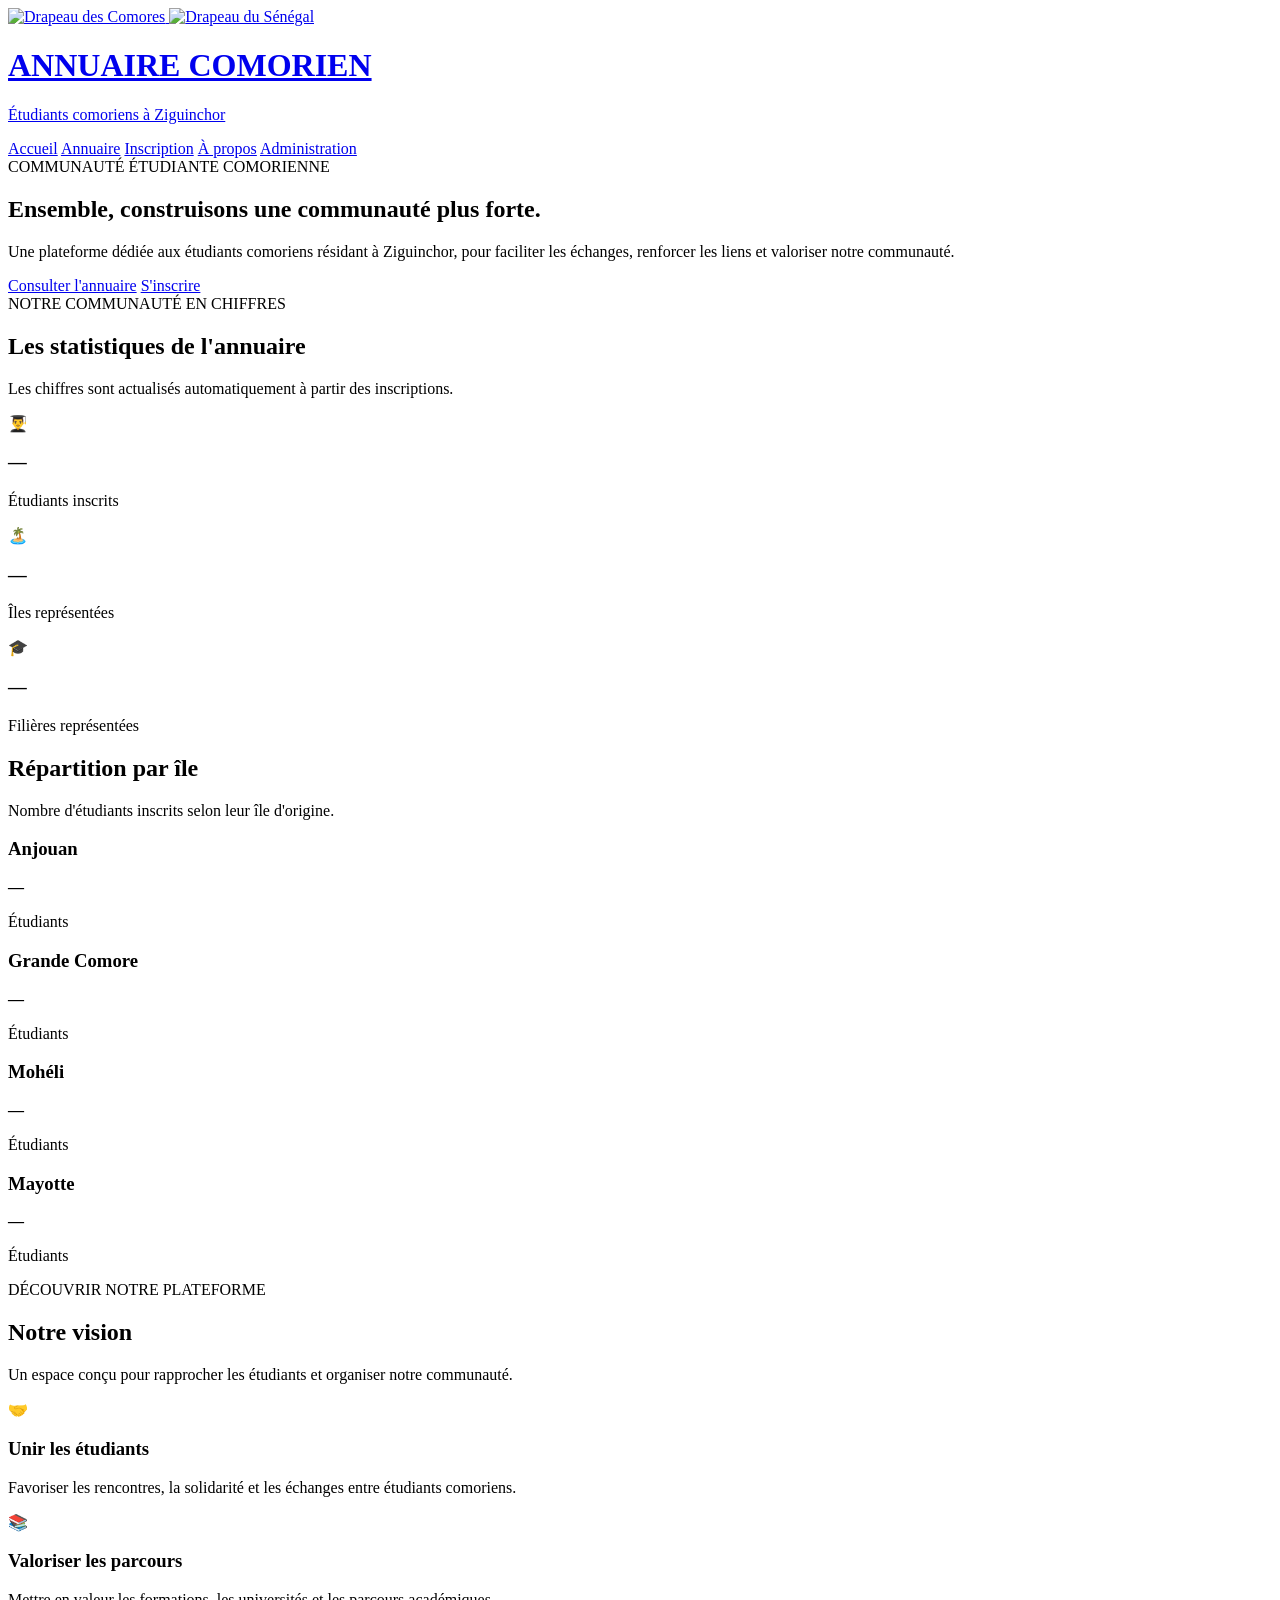
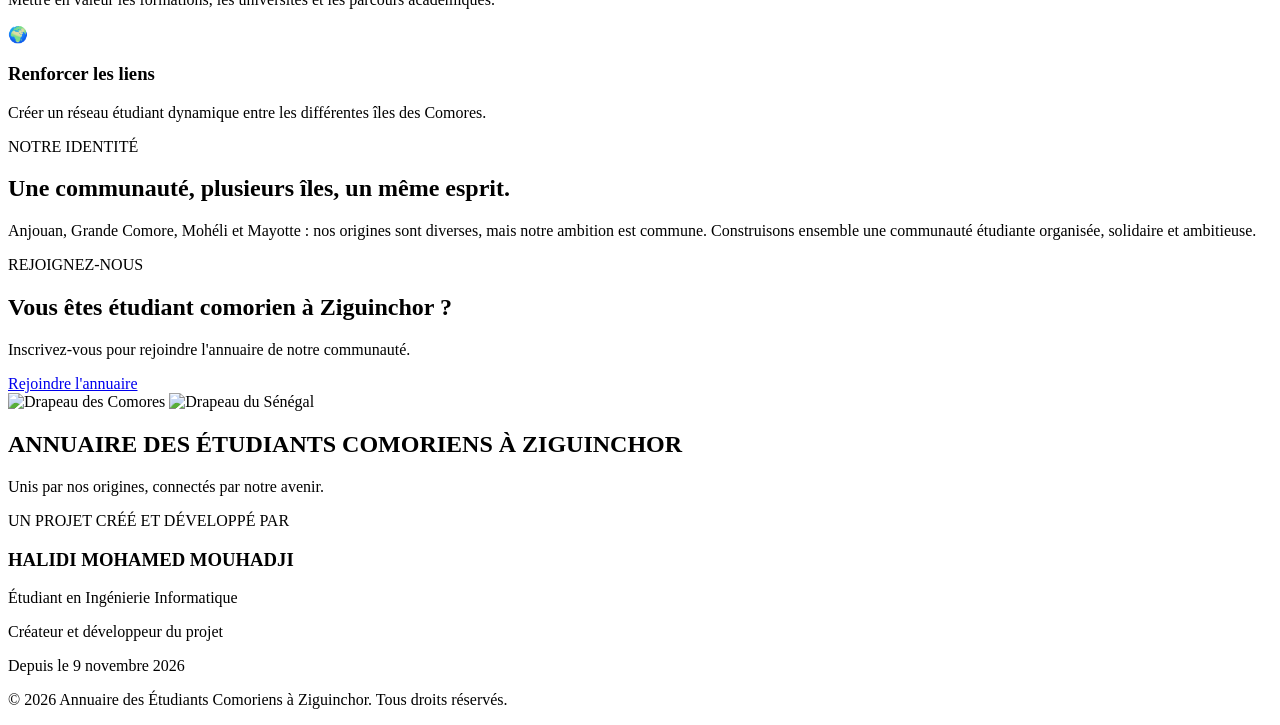
==== index.html @ bf232bab "Add files via upload" ====
<!DOCTYPE html>
<html lang="fr">
<head>
    <meta charset="UTF-8">
    <meta name="viewport" content="width=device-width, initial-scale=1.0">
    <meta name="theme-color" content="#10243a">
    <meta name="description" content="Annuaire des étudiants comoriens résidant à Ziguinchor, en Casamance.">
    <title>Accueil | Annuaire Comorien</title>
    <link rel="stylesheet" href="css/style.css">
</head>

<body>

<header class="site-header">
    <div class="header-content">
        <a href="index.html" class="brand">
            <div class="brand-flags">
                <img src="https://flagcdn.com/km.svg" alt="Drapeau des Comores">
                <img src="https://flagcdn.com/sn.svg" alt="Drapeau du Sénégal">
            </div>
            <div>
                <h1>ANNUAIRE COMORIEN</h1>
                <p>Étudiants comoriens à Ziguinchor</p>
            </div>
        </a>

        <nav class="main-nav">
            <a href="index.html" class="active">Accueil</a>
            <a href="annuaire.html">Annuaire</a>
            <a href="inscription.html">Inscription</a>
            <a href="apropos.html">À propos</a>
            <a href="login.html">Administration</a>
        </nav>
    </div>
</header>

<main>

    <section class="hero">
        <div class="hero-content">
            <span class="hero-label">COMMUNAUTÉ ÉTUDIANTE COMORIENNE</span>
            <h2>Ensemble, construisons une communauté plus forte.</h2>
            <p>
                Une plateforme dédiée aux étudiants comoriens résidant
                à Ziguinchor, pour faciliter les échanges, renforcer
                les liens et valoriser notre communauté.
            </p>

            <div class="hero-buttons">
                <a href="annuaire.html" class="btn-primary">Consulter l'annuaire</a>
                <a href="inscription.html" class="btn-secondary">S'inscrire</a>
            </div>
        </div>
    </section>

    <section class="stats-section">
        <div class="section-heading">
            <span class="section-label">NOTRE COMMUNAUTÉ EN CHIFFRES</span>
            <h2>Les statistiques de l'annuaire</h2>
            <p>Les chiffres sont actualisés automatiquement à partir des inscriptions.</p>
        </div>

        <div class="stats-grid">

            <article class="stat-card">
                <span class="stat-icon">👨‍🎓</span>
                <h3 id="totalEtudiants">—</h3>
                <p>Étudiants inscrits</p>
            </article>

            <article class="stat-card">
                <span class="stat-icon">🏝️</span>
                <h3 id="totalIles">—</h3>
                <p>Îles représentées</p>
            </article>

            <article class="stat-card">
                <span class="stat-icon">🎓</span>
                <h3 id="totalFilieres">—</h3>
                <p>Filières représentées</p>
            </article>

        </div>

        <div class="section-heading island-heading">
            <h2>Répartition par île</h2>
            <p>Nombre d'étudiants inscrits selon leur île d'origine.</p>
        </div>

        <div class="island-stats-grid">
            <article class="island-card">
                <h3>Anjouan</h3>
                <strong id="countAnjouan">—</strong>
                <p>Étudiants</p>
            </article>

            <article class="island-card">
                <h3>Grande Comore</h3>
                <strong id="countGrandeComore">—</strong>
                <p>Étudiants</p>
            </article>

            <article class="island-card">
                <h3>Mohéli</h3>
                <strong id="countMoheli">—</strong>
                <p>Étudiants</p>
            </article>

            <article class="island-card">
                <h3>Mayotte</h3>
                <strong id="countMayotte">—</strong>
                <p>Étudiants</p>
            </article>
        </div>

        <p id="statsMessage" class="stats-message" aria-live="polite"></p>
    </section>

    <section class="intro-section">
        <div class="section-heading">
            <span class="section-label">DÉCOUVRIR NOTRE PLATEFORME</span>
            <h2>Notre vision</h2>
            <p>Un espace conçu pour rapprocher les étudiants et organiser notre communauté.</p>
        </div>

        <div class="feature-grid">
            <article class="feature-card">
                <span class="feature-icon">🤝</span>
                <h3>Unir les étudiants</h3>
                <p>Favoriser les rencontres, la solidarité et les échanges entre étudiants comoriens.</p>
            </article>

            <article class="feature-card">
                <span class="feature-icon">📚</span>
                <h3>Valoriser les parcours</h3>
                <p>Mettre en valeur les formations, les universités et les parcours académiques.</p>
            </article>

            <article class="feature-card">
                <span class="feature-icon">🌍</span>
                <h3>Renforcer les liens</h3>
                <p>Créer un réseau étudiant dynamique entre les différentes îles des Comores.</p>
            </article>
        </div>
    </section>

    <section class="community-section">
        <div class="community-content">
            <span class="section-label">NOTRE IDENTITÉ</span>
            <h2>Une communauté, plusieurs îles, un même esprit.</h2>
            <p>
                Anjouan, Grande Comore, Mohéli et Mayotte :
                nos origines sont diverses, mais notre ambition
                est commune. Construisons ensemble une communauté
                étudiante organisée, solidaire et ambitieuse.
            </p>
        </div>
    </section>

    <section class="join-section">
        <div>
            <span class="section-label">REJOIGNEZ-NOUS</span>
            <h2>Vous êtes étudiant comorien à Ziguinchor ?</h2>
            <p>Inscrivez-vous pour rejoindre l'annuaire de notre communauté.</p>
            <a href="inscription.html" class="btn-primary">Rejoindre l'annuaire</a>
        </div>
    </section>

</main>

<footer class="site-footer">
    <div class="container">

        <div class="footer-main">

            <div class="footer-flags">
                <img src="https://flagcdn.com/km.svg"
                     class="country-flag"
                     alt="Drapeau des Comores">

                <img src="https://flagcdn.com/sn.svg"
                     class="country-flag"
                     alt="Drapeau du Sénégal">
            </div>

            <h2 class="footer-title">
                ANNUAIRE DES ÉTUDIANTS COMORIENS À ZIGUINCHOR
            </h2>

            <p class="footer-description">
                Unis par nos origines, connectés par notre avenir.
            </p>

            <div class="creator-section">
                <span class="created-label">
                    UN PROJET CRÉÉ ET DÉVELOPPÉ PAR
                </span>

                <h3 class="creator-name">
                    HALIDI MOHAMED MOUHADJI
                </h3>

                <p>Étudiant en Ingénierie Informatique</p>
                <p>Créateur et développeur du projet</p>
                <p class="project-date">Depuis le 9 novembre 2026</p>
            </div>

        </div>

        <div class="footer-bottom">
            <p>
                © 2026 Annuaire des Étudiants Comoriens à Ziguinchor.
                Tous droits réservés.
            </p>
        </div>

    </div>
</footer>

<script src="https://cdn.jsdelivr.net/npm/@supabase/supabase-js@2"></script>

<script>
    const SUPABASE_URL = "https://cxniuhfgcggqwpmduwrx.supabase.co";
    const SUPABASE_KEY = "sb_publishable_bHIo5bXlNrwVwDOd8q2_-A_cjHG6KRU";

    const supabaseClient = window.supabase.createClient(
        SUPABASE_URL,
        SUPABASE_KEY
    );

    async function chargerStatistiques() {
        const message = document.getElementById("statsMessage");

        const ids = [
            "totalEtudiants",
            "totalIles",
            "totalFilieres",
            "countAnjouan",
            "countGrandeComore",
            "countMoheli",
            "countMayotte"
        ];

        ids.forEach(id => {
            document.getElementById(id).textContent = "…";
        });

        try {
            const { data, error } = await supabaseClient
                .from("annuaire_public")
                .select("ile, filiere");

            if (error) throw error;

            const etudiants = data || [];

            const iles = new Set(
                etudiants.map(e => e.ile).filter(Boolean)
            );

            const filieres = new Set(
                etudiants.map(e => e.filiere).filter(Boolean)
            );

            const compterIle = nom =>
                etudiants.filter(e => e.ile === nom).length;

            document.getElementById("totalEtudiants").textContent =
                etudiants.length;

            document.getElementById("totalIles").textContent =
                iles.size;

            document.getElementById("totalFilieres").textContent =
                filieres.size;

            document.getElementById("countAnjouan").textContent =
                compterIle("Anjouan");

            document.getElementById("countGrandeComore").textContent =
                compterIle("Grande Comore");

            document.getElementById("countMoheli").textContent =
                compterIle("Mohéli");

            document.getElementById("countMayotte").textContent =
                compterIle("Mayotte");

            message.textContent = "";

        } catch (error) {
            console.error("Erreur statistiques :", error);

            ids.forEach(id => {
                document.getElementById(id).textContent = "—";
            });

            message.textContent =
                "Impossible de charger les statistiques pour le moment.";
        }
    }

    chargerStatistiques();
</script>

</body>
</html>
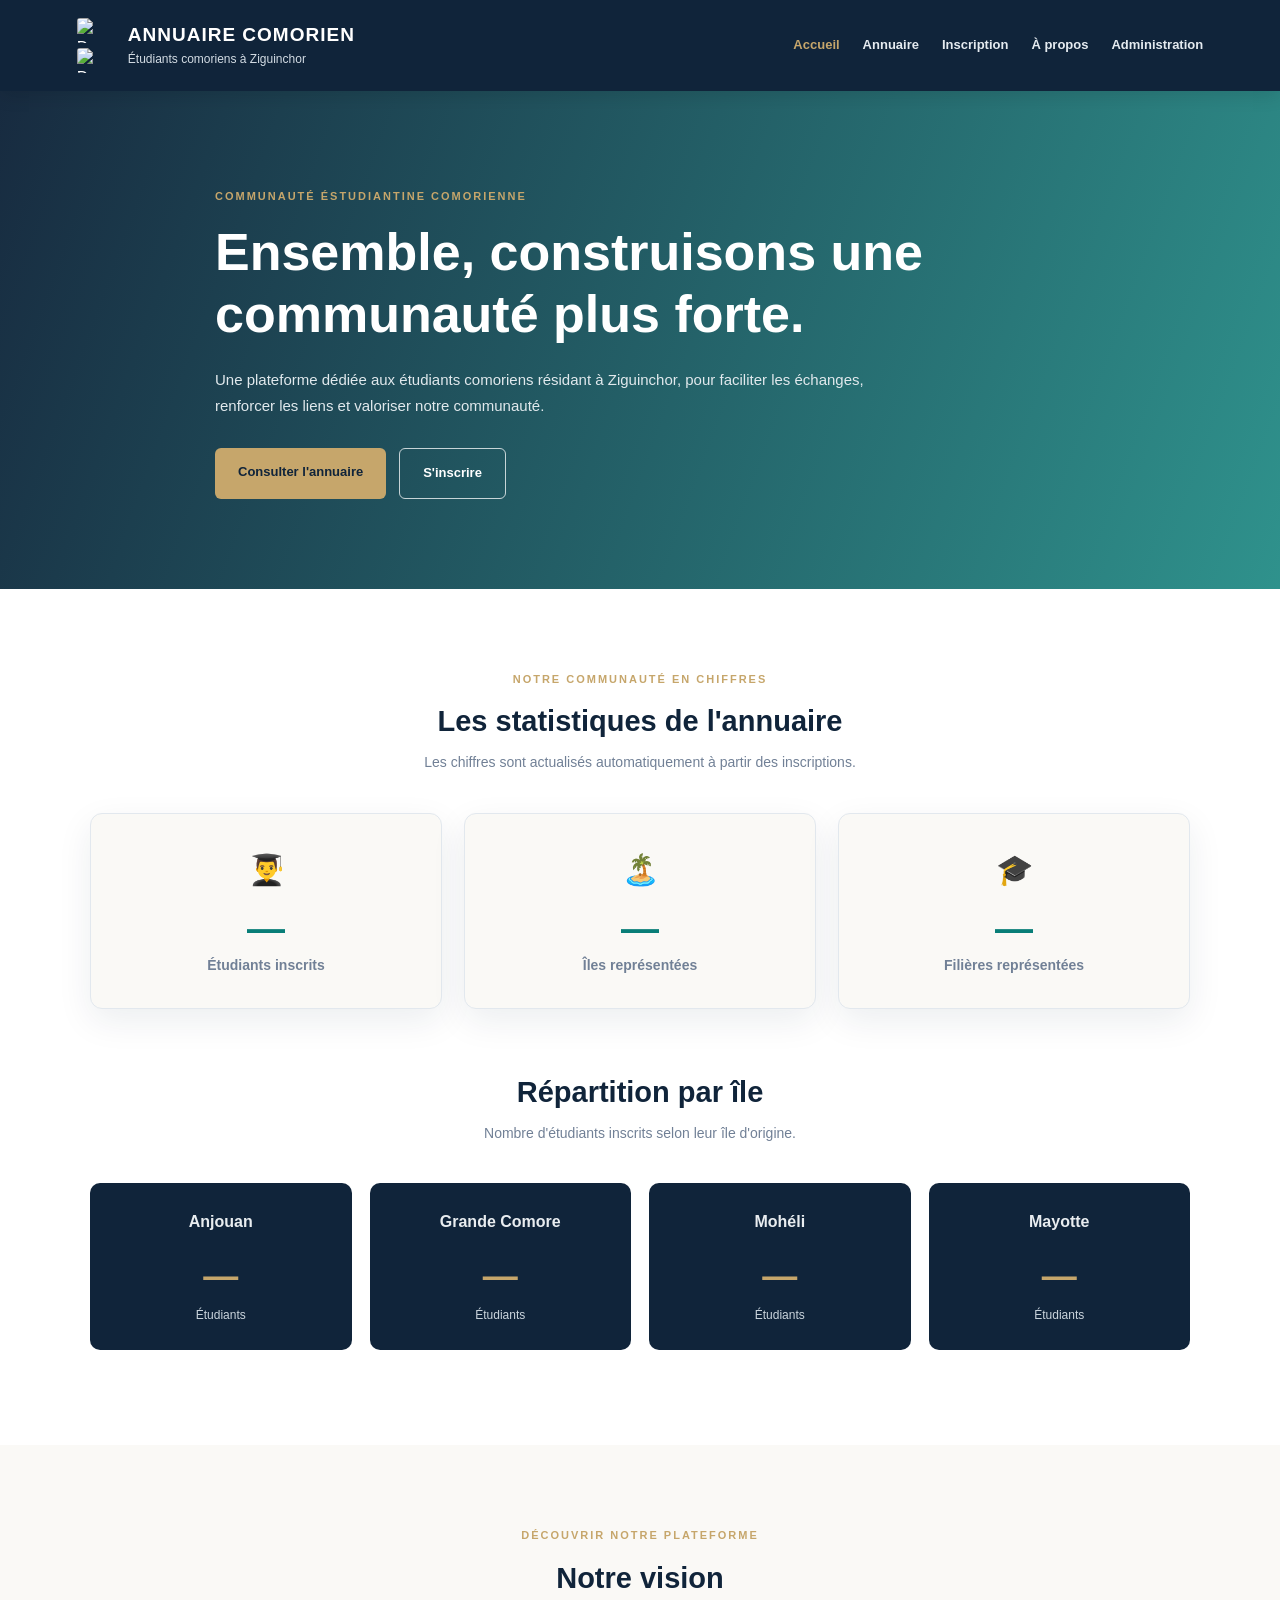
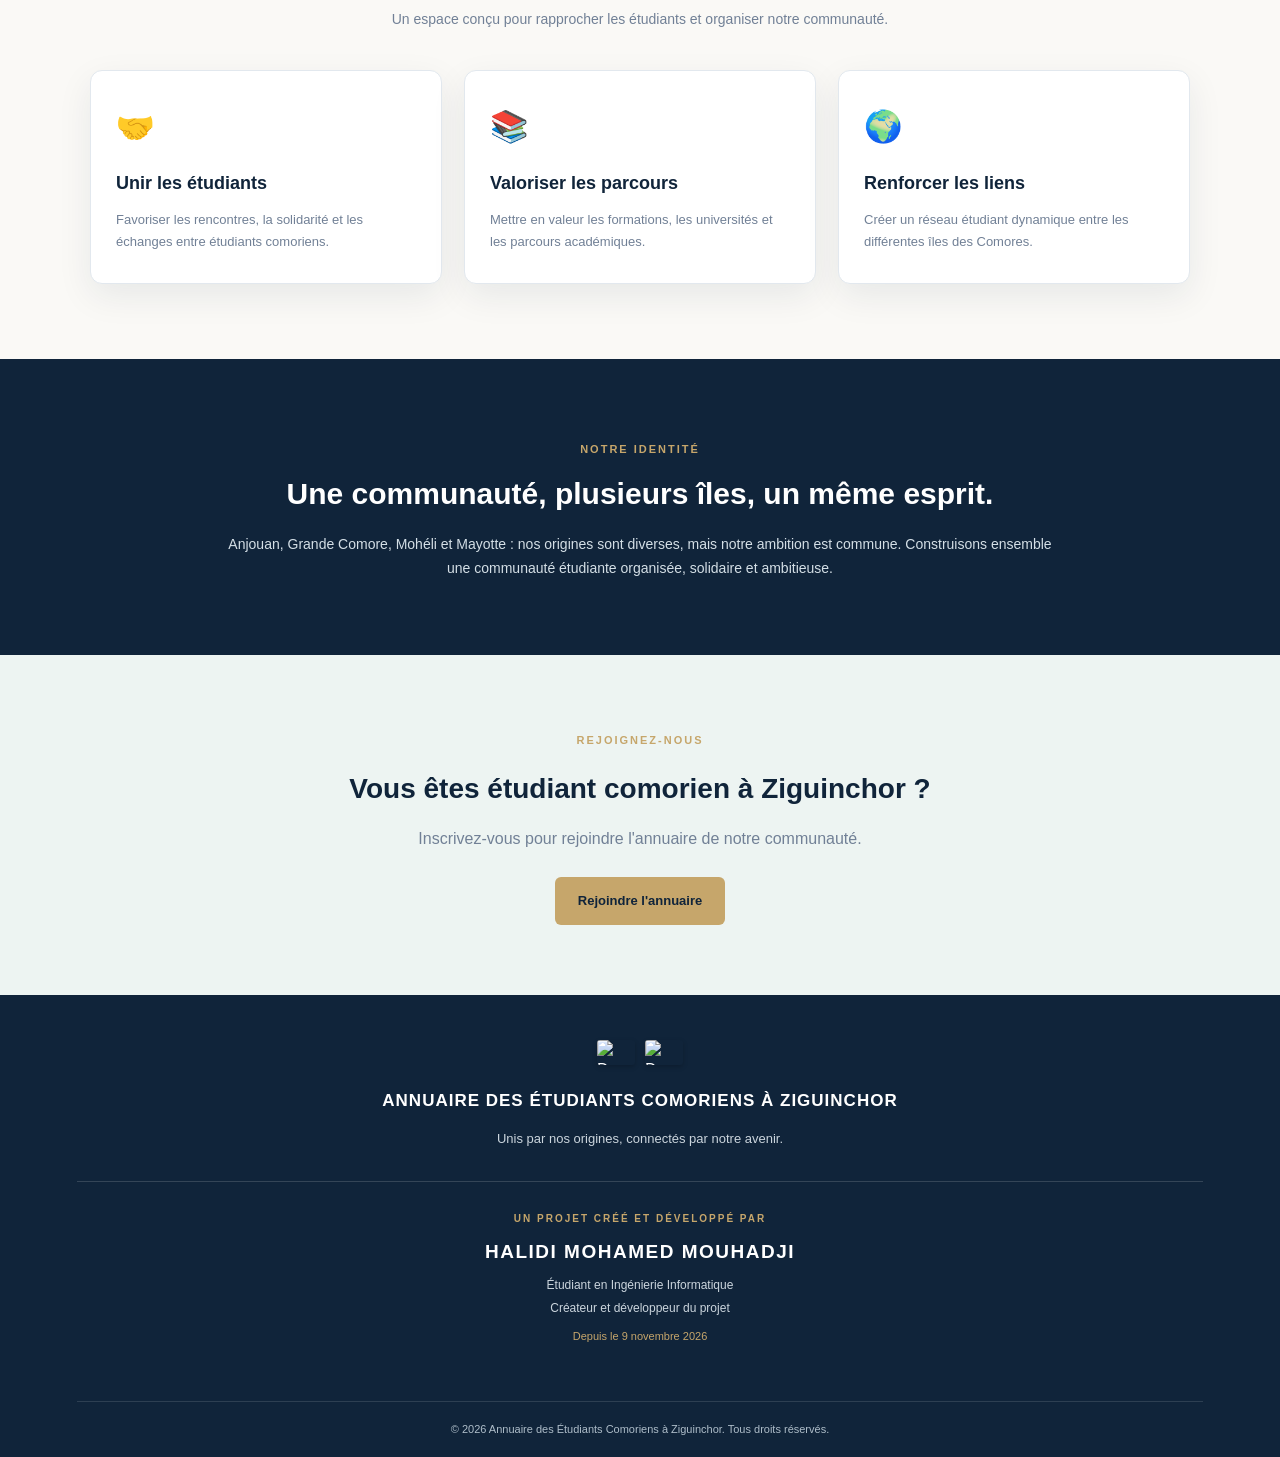
==== commit a36ed57e: "Fix HTML encoding issues in index.html" ====
--- a/index.html
+++ b/index.html
@@ -38,7 +38,7 @@
 
     <section class="hero">
         <div class="hero-content">
-            <span class="hero-label">COMMUNAUTÉ ÉTUDIANTE COMORIENNE</span>
+            <span class="hero-label">COMMUNAUTÉ ÉSTUDIANTINE COMORIENNE</span>
             <h2>Ensemble, construisons une communauté plus forte.</h2>
             <p>
                 Une plateforme dédiée aux étudiants comoriens résidant
@@ -304,4 +304,4 @@
 </script>
 
 </body>
-</html>+</html>
--- a/css/style.css
+++ b/css/style.css
@@ -0,0 +1,807 @@
+/* =====================================
+   ANNUAIRE COMORIEN - STYLE PRINCIPAL
+   ===================================== */
+
+:root {
+    --navy: #10243a;
+    --navy-light: #183751;
+    --petrol: #087e78;
+    --gold: #c6a66b;
+    --white: #ffffff;
+    --ivory: #faf9f6;
+    --light: #f1f4f6;
+    --text: #263746;
+    --muted: #718096;
+    --border: #e2e8ee;
+    --shadow: 0 12px 35px rgba(16, 36, 58, 0.08);
+}
+
+* {
+    margin: 0;
+    padding: 0;
+    box-sizing: border-box;
+}
+
+html {
+    scroll-behavior: smooth;
+}
+
+body {
+    font-family: Arial, Helvetica, sans-serif;
+    background: var(--ivory);
+    color: var(--text);
+    line-height: 1.7;
+}
+
+a {
+    text-decoration: none;
+    color: inherit;
+}
+
+img {
+    max-width: 100%;
+    display: block;
+}
+
+.container {
+    width: 100%;
+    max-width: 1250px;
+    margin: 0 auto;
+}
+
+/* =====================================
+   EN-TÊTE
+   ===================================== */
+
+.site-header {
+    width: 100%;
+    background: var(--navy);
+    color: var(--white);
+    padding: 18px 6%;
+    position: relative;
+    z-index: 10;
+    box-shadow: 0 4px 18px rgba(0, 0, 0, 0.12);
+}
+
+.header-content {
+    max-width: 1250px;
+    margin: auto;
+    display: flex;
+    align-items: center;
+    justify-content: space-between;
+    gap: 25px;
+}
+
+.brand {
+    display: flex;
+    align-items: center;
+    gap: 13px;
+    color: var(--white);
+    flex-shrink: 0;
+}
+
+.brand-symbol {
+    width: 46px;
+    height: 46px;
+    display: flex;
+    align-items: center;
+    justify-content: center;
+    background: var(--gold);
+    color: var(--navy);
+    border-radius: 10px;
+    font-size: 17px;
+    font-weight: 900;
+    letter-spacing: 1px;
+}
+
+.brand-text {
+    display: flex;
+    flex-direction: column;
+    line-height: 1.4;
+}
+
+.brand-text strong {
+    color: var(--white);
+    font-size: 15px;
+    letter-spacing: 1px;
+}
+
+.brand-text span {
+    color: #d3dce4;
+    font-size: 11px;
+}
+
+.brand-flags {
+    display: flex;
+    flex-direction: column;
+    gap: 5px;
+}
+
+.brand-flags img {
+    width: 38px;
+    height: 25px;
+    object-fit: cover;
+    border-radius: 3px;
+}
+
+.brand h1 {
+    font-size: 19px;
+    letter-spacing: 1px;
+    line-height: 1.4;
+}
+
+.brand p {
+    color: #d3dce4;
+    font-size: 12px;
+}
+
+.flags {
+    display: flex;
+    align-items: center;
+    gap: 8px;
+    flex-shrink: 0;
+}
+
+.country-flag {
+    width: 34px;
+    height: 23px;
+    object-fit: cover;
+    border-radius: 3px;
+    box-shadow: 0 2px 5px rgba(0,0,0,.2);
+}
+
+.main-nav {
+    display: flex;
+    align-items: center;
+    justify-content: center;
+    flex-wrap: wrap;
+    gap: 23px;
+}
+
+.main-nav a {
+    color: #e5ebf0;
+    font-size: 13px;
+    font-weight: 600;
+    transition: 0.3s;
+}
+
+.main-nav a:hover,
+.main-nav a.active {
+    color: var(--gold);
+}
+
+/* =====================================
+   BOUTONS
+   ===================================== */
+
+.btn-primary,
+.btn-secondary {
+    display: inline-block;
+    padding: 13px 23px;
+    border-radius: 6px;
+    font-size: 13px;
+    font-weight: 700;
+    transition: 0.3s;
+    text-align: center;
+}
+
+.btn-primary {
+    background: var(--gold);
+    color: var(--navy);
+}
+
+.btn-primary:hover {
+    background: #d9bd88;
+    transform: translateY(-2px);
+}
+
+.btn-secondary {
+    border: 1px solid rgba(255,255,255,0.75);
+    color: var(--white);
+}
+
+.btn-secondary:hover {
+    background: var(--white);
+    color: var(--navy);
+}
+
+/* =====================================
+   ACCUEIL - HERO
+   ===================================== */
+
+.hero {
+    min-height: 490px;
+    padding: 90px 7%;
+    display: flex;
+    align-items: center;
+    background:
+        linear-gradient(110deg, rgba(16,36,58,0.97), rgba(8,126,120,0.84));
+    color: var(--white);
+}
+
+.hero-content {
+    max-width: 850px;
+    margin: auto;
+    width: 100%;
+}
+
+.hero-label,
+.section-label {
+    display: inline-block;
+    color: var(--gold);
+    font-size: 11px;
+    font-weight: 800;
+    letter-spacing: 2px;
+    margin-bottom: 15px;
+}
+
+.hero h2 {
+    max-width: 750px;
+    font-size: clamp(32px, 5vw, 52px);
+    line-height: 1.2;
+    margin-bottom: 22px;
+}
+
+.hero-content > p {
+    max-width: 650px;
+    color: #e1e9ed;
+    font-size: 15px;
+    margin-bottom: 30px;
+}
+
+.hero-buttons {
+    display: flex;
+    flex-wrap: wrap;
+    gap: 13px;
+}
+
+/* =====================================
+   TITRES DE SECTIONS
+   ===================================== */
+
+.section-heading {
+    text-align: center;
+    max-width: 750px;
+    margin: 0 auto 38px;
+}
+
+.section-heading h2 {
+    color: var(--navy);
+    font-size: 29px;
+    line-height: 1.3;
+    margin-bottom: 10px;
+}
+
+.section-heading p {
+    color: var(--muted);
+    font-size: 14px;
+}
+
+/* =====================================
+   STATISTIQUES
+   ===================================== */
+
+.stats-section {
+    padding: 75px 6%;
+    background: var(--white);
+}
+
+.stats-grid {
+    max-width: 1100px;
+    margin: auto;
+    display: grid;
+    grid-template-columns: repeat(3, 1fr);
+    gap: 22px;
+}
+
+.stat-card {
+    padding: 30px 20px;
+    text-align: center;
+    border: 1px solid var(--border);
+    border-radius: 12px;
+    background: var(--ivory);
+    box-shadow: var(--shadow);
+    transition: 0.3s;
+}
+
+.stat-card:hover,
+.island-card:hover,
+.feature-card:hover {
+    transform: translateY(-5px);
+}
+
+.stat-icon {
+    display: block;
+    font-size: 30px;
+    margin-bottom: 10px;
+}
+
+.stat-card h3 {
+    font-size: 38px;
+    color: var(--petrol);
+    line-height: 1.3;
+}
+
+.stat-card p {
+    color: var(--muted);
+    font-size: 14px;
+    font-weight: 600;
+}
+
+.island-heading {
+    margin-top: 65px;
+}
+
+.island-stats-grid {
+    max-width: 1100px;
+    margin: auto;
+    display: grid;
+    grid-template-columns: repeat(4, 1fr);
+    gap: 18px;
+}
+
+.island-card {
+    padding: 25px 15px;
+    text-align: center;
+    background: var(--navy);
+    color: var(--white);
+    border-radius: 10px;
+    transition: 0.3s;
+}
+
+.island-card h3 {
+    font-size: 16px;
+    margin-bottom: 10px;
+    color: #e9edf0;
+}
+
+.island-card strong {
+    display: block;
+    color: var(--gold);
+    font-size: 35px;
+}
+
+.island-card p {
+    font-size: 12px;
+    color: #cbd5dd;
+}
+
+.stats-message {
+    text-align: center;
+    color: #b45309;
+    font-size: 13px;
+    margin-top: 20px;
+}
+
+/* =====================================
+   PRÉSENTATION ET CARTES
+   ===================================== */
+
+.intro-section {
+    padding: 75px 6%;
+    background: var(--ivory);
+}
+
+.feature-grid {
+    max-width: 1100px;
+    margin: auto;
+    display: grid;
+    grid-template-columns: repeat(3, 1fr);
+    gap: 22px;
+}
+
+.feature-card {
+    padding: 30px 25px;
+    background: var(--white);
+    border: 1px solid var(--border);
+    border-radius: 12px;
+    box-shadow: var(--shadow);
+    transition: 0.3s;
+}
+
+.feature-icon {
+    display: block;
+    font-size: 31px;
+    margin-bottom: 15px;
+}
+
+.feature-card h3 {
+    color: var(--navy);
+    font-size: 18px;
+    margin-bottom: 10px;
+}
+
+.feature-card p {
+    color: var(--muted);
+    font-size: 13px;
+}
+
+/* =====================================
+   COMMUNAUTÉ
+   ===================================== */
+
+.community-section {
+    padding: 75px 7%;
+    background: var(--navy);
+    color: var(--white);
+}
+
+.community-content {
+    max-width: 850px;
+    margin: auto;
+    text-align: center;
+}
+
+.community-content h2 {
+    font-size: 30px;
+    line-height: 1.3;
+    margin-bottom: 20px;
+}
+
+.community-content p {
+    color: #d4dfe6;
+    font-size: 14px;
+}
+
+/* =====================================
+   INSCRIPTION
+   ===================================== */
+
+.join-section {
+    padding: 70px 6%;
+    background: #edf4f2;
+    text-align: center;
+}
+
+.join-section h2 {
+    color: var(--navy);
+    font-size: 28px;
+    margin-bottom: 12px;
+}
+
+.join-section p {
+    color: var(--muted);
+    margin-bottom: 25px;
+}
+
+/* =====================================
+   PIED DE PAGE
+   ===================================== */
+
+.site-footer {
+    background: var(--navy);
+    color: var(--white);
+    padding: 45px 6% 0;
+}
+
+.footer-main {
+    width: 100%;
+    max-width: 1150px;
+    margin: auto;
+    display: flex;
+    flex-direction: column;
+    align-items: center;
+    gap: 15px;
+    padding-bottom: 25px;
+    text-align: center;
+}
+
+.footer-brand {
+    text-align: center;
+}
+
+.footer-brand h2 {
+    font-size: 20px;
+    letter-spacing: 1px;
+    margin-bottom: 8px;
+}
+
+.footer-brand p {
+    font-size: 13px;
+    color: #cbd5dd;
+}
+
+.footer-flags {
+    display: flex;
+    justify-content: center;
+    align-items: center;
+    gap: 10px;
+    margin: 0 auto 8px;
+}
+
+.footer-flags img {
+    width: 38px;
+    height: 25px;
+    object-fit: cover;
+    border-radius: 3px;
+}
+
+.footer-title {
+    color: var(--white);
+    font-size: 17px;
+    line-height: 1.5;
+    letter-spacing: 1px;
+    text-align: center;
+}
+
+.footer-description {
+    color: #cbd5dd;
+    font-size: 13px;
+    text-align: center;
+}
+
+.footer-links {
+    display: flex;
+    flex-direction: column;
+    align-items: center;
+    gap: 8px;
+}
+
+.footer-links h3 {
+    color: var(--gold);
+    font-size: 15px;
+    margin-bottom: 5px;
+}
+
+.footer-links a {
+    font-size: 13px;
+    color: #d5dfe6;
+    transition: 0.3s;
+}
+
+.footer-links a:hover {
+    color: var(--gold);
+}
+
+/* =====================================
+   SIGNATURE DU CRÉATEUR
+   Toujours centrée en bas du pied de page
+   ===================================== */
+
+.creator-section {
+    width: 100%;
+    max-width: 1150px;
+    margin: 15px auto 0;
+    padding: 28px 15px;
+    border-top: 1px solid rgba(255,255,255,0.15);
+    text-align: center !important;
+}
+
+.creator-section p,
+.creator-section h3,
+.creator-section span {
+    text-align: center !important;
+}
+
+.creator-label,
+.created-label {
+    display: block;
+    color: var(--gold);
+    font-size: 10px;
+    font-weight: 800;
+    letter-spacing: 2px;
+    margin-bottom: 9px;
+}
+
+.creator-name {
+    display: block;
+    color: var(--white);
+    font-size: 19px;
+    letter-spacing: 1.5px;
+    margin-bottom: 7px;
+}
+
+.creator-section p {
+    color: #cbd5dd;
+    font-size: 12px;
+    margin: 3px 0;
+}
+
+.project-date {
+    color: var(--gold) !important;
+    font-size: 11px !important;
+    margin-top: 8px !important;
+}
+
+.footer-bottom {
+    width: 100%;
+    text-align: center !important;
+    border-top: 1px solid rgba(255,255,255,0.12);
+    padding: 18px 10px;
+}
+
+.footer-bottom p {
+    color: #aebdc9;
+    font-size: 11px;
+    text-align: center !important;
+}
+
+/* =====================================
+   MESSAGES
+   ===================================== */
+
+.directory-message,
+.form-message,
+.admin-message,
+#loginMessage,
+#archivesMessage {
+    font-size: 13px;
+}
+
+.directory-message.error,
+.form-message.error,
+.admin-message.error,
+#loginMessage.error {
+    color: #b42318;
+}
+
+.directory-message.success,
+.form-message.success,
+.admin-message.success,
+#loginMessage.success {
+    color: #087e78;
+}
+
+.directory-message:empty,
+.form-message:empty {
+    display: none;
+}
+
+/* =====================================
+   ACCESSIBILITÉ ET INTERACTIONS
+   ===================================== */
+
+button,
+input,
+select,
+textarea {
+    font: inherit;
+}
+
+button {
+    cursor: pointer;
+}
+
+button:disabled {
+    opacity: .6;
+    cursor: not-allowed;
+}
+
+a:focus-visible,
+button:focus-visible,
+input:focus-visible,
+select:focus-visible,
+textarea:focus-visible {
+    outline: 3px solid var(--gold);
+    outline-offset: 3px;
+}
+
+/* =====================================
+   RESPONSIVE - TABLETTES
+   ===================================== */
+
+@media (max-width: 900px) {
+    .header-content {
+        flex-wrap: wrap;
+        justify-content: center;
+    }
+
+    .main-nav {
+        gap: 15px;
+    }
+
+    .island-stats-grid {
+        grid-template-columns: repeat(2, 1fr);
+    }
+
+    .feature-grid {
+        grid-template-columns: repeat(2, 1fr);
+    }
+}
+
+/* =====================================
+   RESPONSIVE - TÉLÉPHONES
+   ===================================== */
+
+@media (max-width: 600px) {
+    .site-header {
+        padding: 16px 5%;
+    }
+
+    .header-content {
+        gap: 15px;
+    }
+
+    .brand {
+        justify-content: center;
+    }
+
+    .brand-text strong {
+        font-size: 13px;
+    }
+
+    .brand-text span {
+        font-size: 10px;
+    }
+
+    .brand-symbol {
+        width: 40px;
+        height: 40px;
+        font-size: 15px;
+    }
+
+    .flags {
+        justify-content: center;
+    }
+
+    .main-nav {
+        gap: 10px 15px;
+    }
+
+    .main-nav a {
+        font-size: 12px;
+    }
+
+    .hero {
+        min-height: 420px;
+        padding: 65px 7%;
+    }
+
+    .hero h2 {
+        font-size: 33px;
+    }
+
+    .hero-content > p {
+        font-size: 13px;
+    }
+
+    .hero-buttons {
+        flex-direction: column;
+        align-items: stretch;
+    }
+
+    .stats-section,
+    .intro-section {
+        padding: 55px 5%;
+    }
+
+    .stats-grid,
+    .feature-grid {
+        grid-template-columns: 1fr;
+    }
+
+    .island-stats-grid {
+        grid-template-columns: repeat(2, 1fr);
+        gap: 12px;
+    }
+
+    .island-card {
+        padding: 20px 10px;
+    }
+
+    .island-card h3 {
+        font-size: 14px;
+    }
+
+    .section-heading h2,
+    .join-section h2,
+    .community-content h2 {
+        font-size: 24px;
+    }
+
+    .footer-main {
+        gap: 15px;
+    }
+
+    .footer-title {
+        font-size: 14px;
+    }
+
+    .creator-name {
+        font-size: 16px;
+    }
+
+    .site-footer {
+        padding: 35px 5% 0;
+    }
+}
